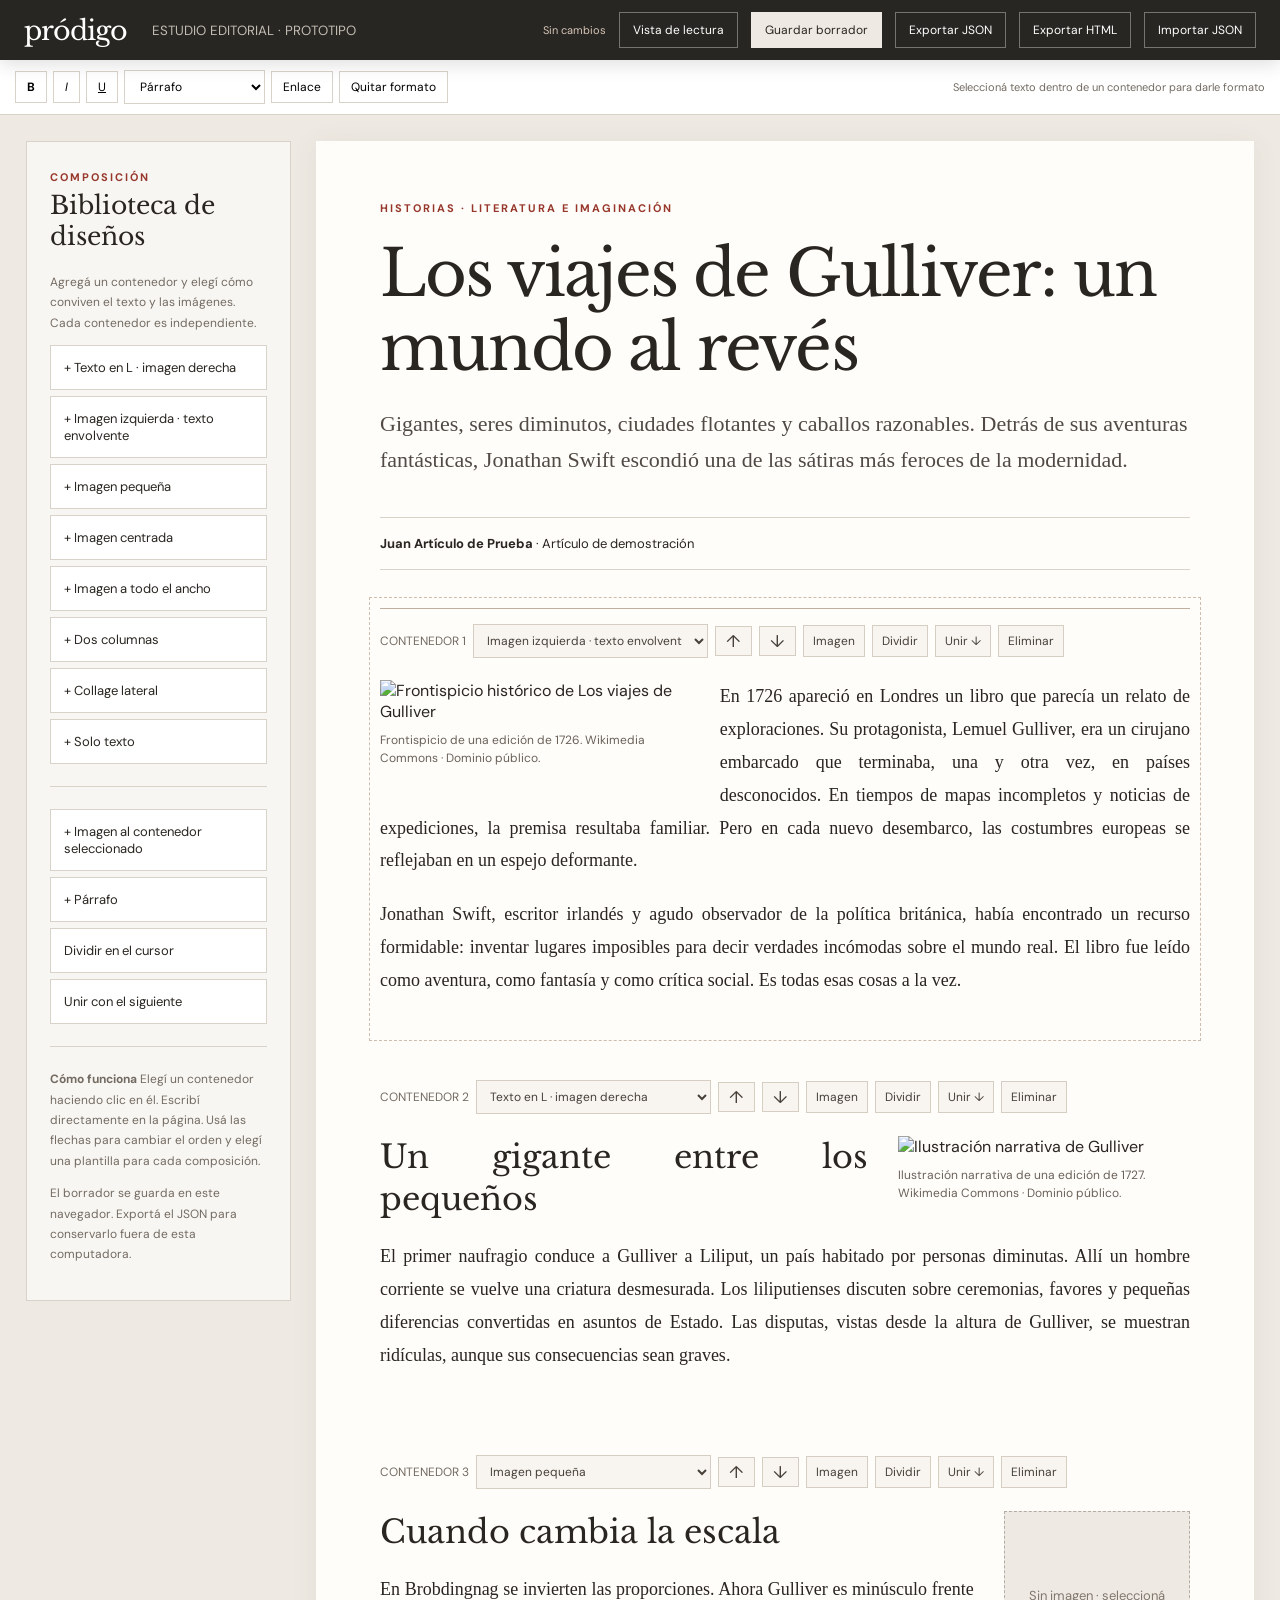
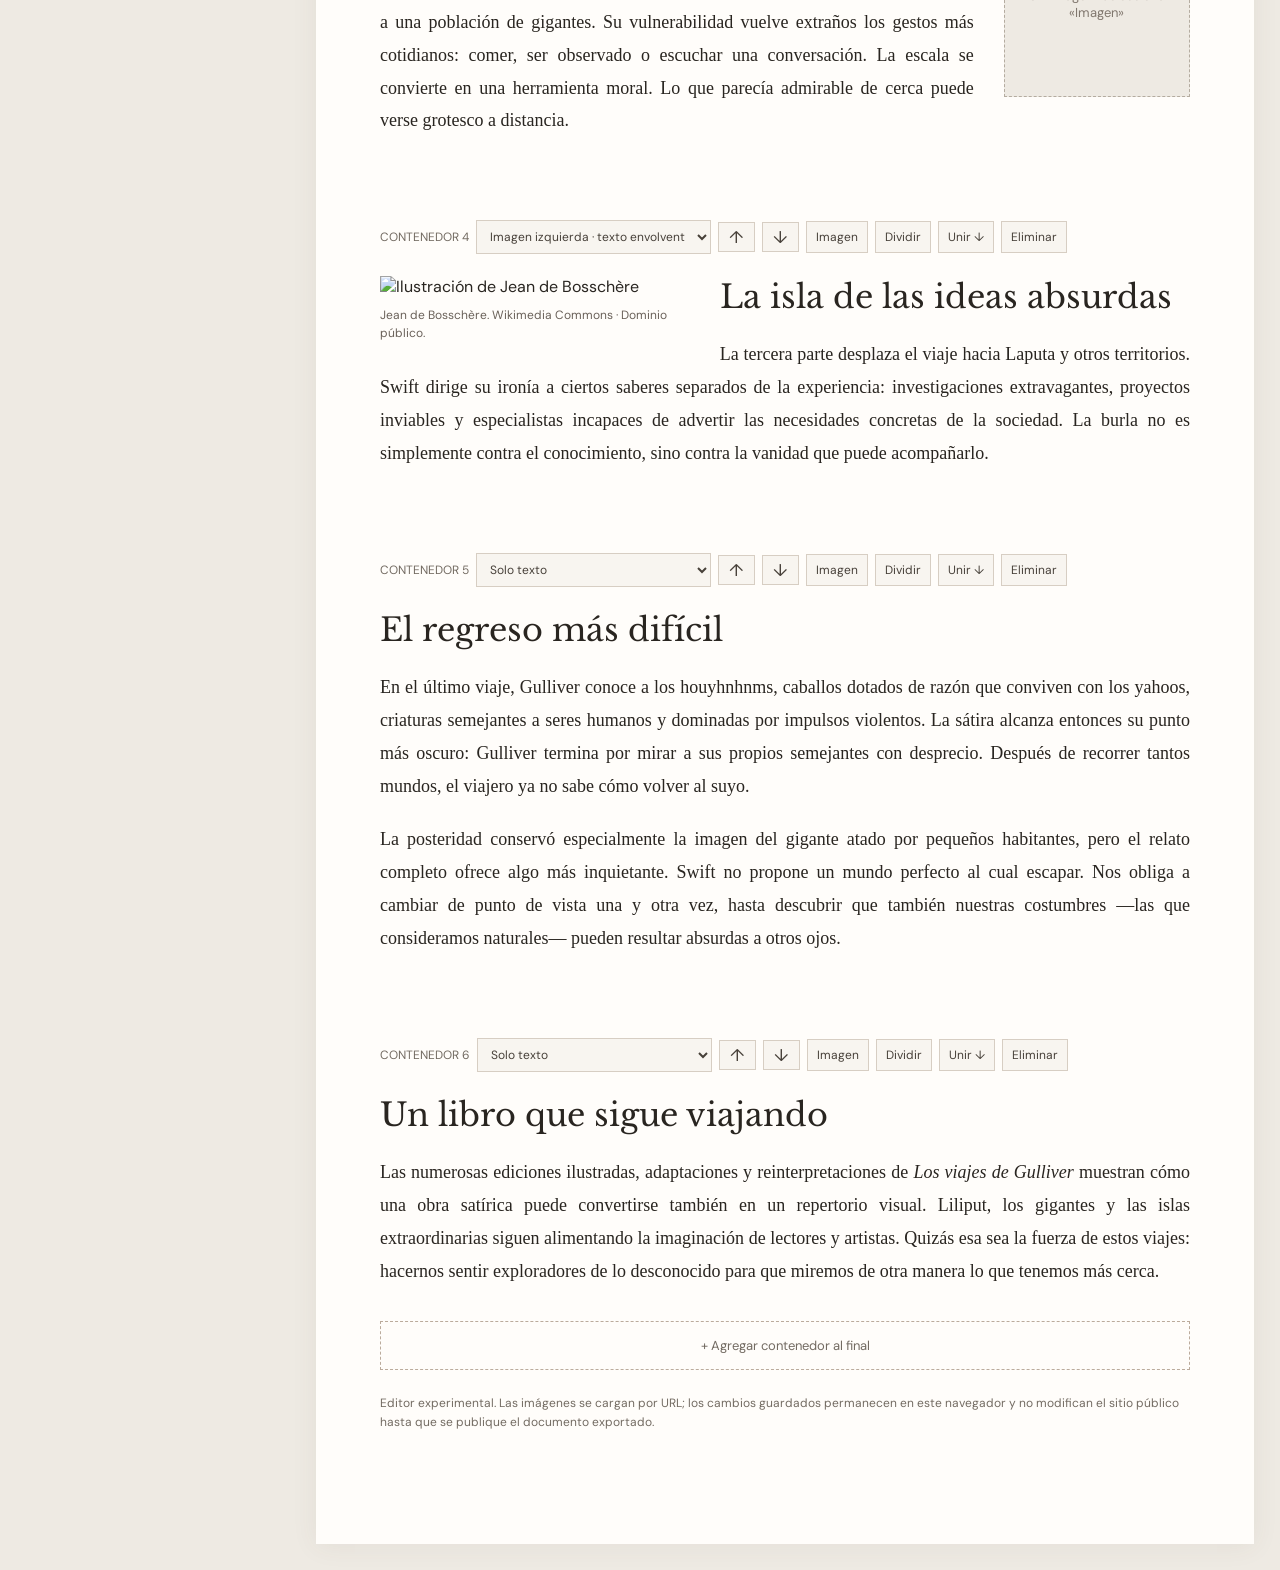
==== editor/index.html @ 2ef068a0 "Add editorial article editor with independent collage containers, rich text and export" ====
<!doctype html><html lang="es"><head><meta charset="utf-8"><meta name="viewport" content="width=device-width,initial-scale=1"><title>Estudio editorial · Pródigo</title><link href="https://fonts.googleapis.com/css2?family=DM+Sans:wght@400;500;600;700&family=Libre+Baskerville:ital,wght@0,400;0,700;1,400&display=swap" rel="stylesheet"><style>
:root{--bg:#eeeae3;--paper:#fffdfa;--ink:#292520;--accent:#97372b;--line:#d9d2c9;--muted:#736b62}*{box-sizing:border-box}body{margin:0;background:var(--bg);color:var(--ink);font-family:'DM Sans',sans-serif}button,input,select,textarea{font:inherit}button{cursor:pointer}a{color:inherit}.bar{background:#272622;color:#fff;display:flex;align-items:center;gap:13px;flex-wrap:wrap;padding:12px 24px;position:sticky;top:0;z-index:30;box-shadow:0 4px 18px #0002}.logo{font:27px 'Libre Baskerville',serif;text-decoration:none;letter-spacing:-1px;margin-right:12px}.bar small{color:#c2bbb2}.grow{flex:1}.bar button,.bar label{border:1px solid #77736e;background:transparent;color:white;padding:9px 13px;font-size:12px}.bar button:hover{background:#53504a}.bar .primary{background:#eeeae3;color:#292520;border-color:#eeeae3}.workspace{max-width:1530px;margin:0 auto;display:grid;grid-template-columns:265px minmax(0,1fr);gap:25px;padding:26px}.side{align-self:start;position:sticky;top:89px;background:#f8f6f2;border:1px solid var(--line);padding:23px}.side h2{font:25px 'Libre Baskerville',serif;margin:4px 0 20px}.side p{font-size:12px;line-height:1.7;color:var(--muted)}.side button{display:block;width:100%;text-align:left;padding:13px;background:white;border:1px solid var(--line);margin:6px 0;color:var(--ink);font-size:13px}.side button:hover{border-color:var(--accent)}.side .divider{margin:22px 0;border-top:1px solid var(--line)}.canvas{background:var(--paper);padding:55px clamp(25px,5vw,85px) 100px;box-shadow:0 2px 25px #5b4d3612;min-height:100vh}.kicker{font-size:11px;letter-spacing:2px;text-transform:uppercase;color:var(--accent);font-weight:700}.headline{font:clamp(42px,5vw,74px)/1.15 'Libre Baskerville',serif;letter-spacing:-1.8px;outline-color:var(--accent);margin:20px 0}.deck{font:22px/1.65 Georgia,serif;color:#514a44;max-width:900px;outline-color:var(--accent)}.author{border-block:1px solid var(--line);font-size:13px;padding:17px 0;margin:38px 0}.composer{display:flex;flex-direction:column;gap:34px}.block{position:relative;padding:15px 0 12px;border-top:1px solid transparent;min-height:160px}.block:hover,.block.selected{border-top-color:#beafa0}.block.selected{outline:1px dashed #cebdad;outline-offset:10px}.block-head{display:flex;align-items:center;flex-wrap:wrap;gap:7px;margin:0 0 22px;font-size:12px;color:var(--muted)}.block-head select,.block-head button{background:#f8f5f0;border:1px solid #d7cec3;padding:7px 9px;color:#474039;font:12px 'DM Sans',sans-serif}.block-head select{max-width:235px}.block-head button:hover{background:#e9e1d8}.block-head .danger:hover{color:#a52c27}.block-body{display:flow-root;min-height:80px}.text{font:18px/1.83 Georgia,serif;text-align:justify;hyphens:auto;outline-offset:5px;min-height:40px}.text p{margin:0 0 1.15em}.text h2{font:32px/1.32 'Libre Baskerville',serif;margin:0 0 20px}.text h3{font:24px/1.4 'Libre Baskerville',serif;margin:20px 0 12px}.text:focus{outline:1px dotted #ac887e}.picture{width:36%;float:right;margin:0 0 22px 30px}.picture img{width:100%;display:block;object-fit:contain;max-height:470px}.caption{width:100%;font:12px/1.5 'DM Sans',sans-serif;color:#6a6159;margin-top:9px;outline-offset:3px}.picture button{display:none;position:absolute;right:0;top:0}.picture{position:relative}.block.selected .picture button{display:block}.layout-left .picture{float:left;margin:0 32px 20px 0;width:38%}.layout-small .picture{width:23%;float:right}.layout-centered .picture{float:none;width:57%;margin:15px auto 25px}.layout-full .picture{float:none;width:100%;margin:8px 0 27px}.layout-full .picture img{max-height:620px}.layout-columns .block-body{display:grid;grid-template-columns:1fr 1fr;align-items:start;gap:37px}.layout-columns .picture{float:none;width:100%;margin:0;grid-column:2;grid-row:1}.layout-columns .text{grid-column:1;grid-row:1}.layout-mosaic .block-body{display:grid;grid-template-columns:1fr 1fr;gap:30px}.layout-mosaic .picture{float:none;width:100%;margin:0;grid-column:1}.layout-mosaic .text{grid-column:2}.layout-mosaic .picture img{max-height:350px}.layout-text .picture{display:none}.block-head .move{font-size:17px;padding:3px 10px}.add-zone{width:100%;border:1px dashed #bbab9c;padding:15px;background:transparent;color:var(--muted);font-size:13px}.add-zone:hover{background:#f3ede6}.text-tools{display:flex;align-items:center;gap:6px;flex-wrap:wrap;padding:10px 15px;background:#fff;border-bottom:1px solid var(--line);position:sticky;top:58px;z-index:20}.text-tools button,.text-tools select{border:1px solid var(--line);background:white;padding:7px 11px;font-size:12px}.text-tools .hint{font-size:11px;color:var(--muted);margin-left:auto}.view-mode .block-head,.view-mode .add-zone,.view-mode .side,.view-mode .text-tools{display:none}.view-mode .workspace{display:block;max-width:1350px}.view-mode .block{border:0;outline:0;padding:0;margin:0 0 33px}.view-mode .canvas{box-shadow:none}.view-mode .text{outline:0}.view-mode [contenteditable]{outline:none}.status{font-size:11px;color:#d8c5b7}.notices{font-size:12px;color:var(--muted);line-height:1.6;margin-top:24px}.figure-empty{font:13px 'DM Sans',sans-serif;color:#80776e;border:1px dashed #b4aca0;background:#eeeae3;text-align:center;padding:75px 8px}.fileinput{display:none}.sr{position:absolute;left:-10000px}@media(max-width:1050px){.workspace{grid-template-columns:1fr}.side{position:static}.side .options{display:grid;grid-template-columns:repeat(3,1fr);gap:6px}.side .options button{margin:0}.canvas{padding:40px 35px}.text-tools{top:95px}}@media(max-width:650px){.bar{padding:12px;gap:8px}.bar small{display:none}.workspace{padding:0;gap:0}.side{padding:17px;border:0}.side .options{grid-template-columns:repeat(2,1fr)}.canvas{padding:28px 21px 65px}.text-tools{top:96px}.block-body,.layout-columns .block-body,.layout-mosaic .block-body{display:flex;flex-direction:column}.picture,.layout-left .picture,.layout-small .picture,.layout-centered .picture,.layout-full .picture,.layout-columns .picture,.layout-mosaic .picture{float:none;width:100%;max-width:100%;margin:12px 0 20px;order:1;grid-column:auto;grid-row:auto}.text,.layout-columns .text,.layout-mosaic .text{order:0;grid-column:auto;grid-row:auto;font-size:17px;text-align:left;hyphens:none}.headline{font-size:43px}.deck{font-size:18px}.block-head{gap:5px}.block-head button{padding:7px}.block-head select{max-width:170px}.text-tools .hint{display:none}}
</style></head><body><div class="bar"><a class="logo" href="../index.html">pródigo</a><small>ESTUDIO EDITORIAL · PROTOTIPO</small><span class="grow"></span><span class="status" id="status">Sin cambios</span><button id="preview">Vista de lectura</button><button id="save" class="primary">Guardar borrador</button><button id="exportJson">Exportar JSON</button><button id="exportHtml">Exportar HTML</button><label>Importar JSON<input class="fileinput" type="file" accept=".json,application/json" id="importFile"></label></div><div class="text-tools" id="textTools"><button data-cmd="bold" title="Negrita"><b>B</b></button><button data-cmd="italic" title="Cursiva"><i>I</i></button><button data-cmd="underline"><u>U</u></button><select id="format"><option value="p">Párrafo</option><option value="h2">Título de sección</option><option value="h3">Subtítulo</option><option value="blockquote">Cita</option></select><button id="link">Enlace</button><button id="clearFormat">Quitar formato</button><span class="hint">Seleccioná texto dentro de un contenedor para darle formato</span></div><div class="workspace"><aside class="side"><span class="kicker">Composición</span><h2>Biblioteca de diseños</h2><p>Agregá un contenedor y elegí cómo conviven el texto y las imágenes. Cada contenedor es independiente.</p><div class="options" id="templates"></div><div class="divider"></div><button id="addImage">+ Imagen al contenedor seleccionado</button><button id="addParagraph">+ Párrafo</button><button id="split">Dividir en el cursor</button><button id="merge">Unir con el siguiente</button><div class="divider"></div><p><strong>Cómo funciona</strong> Elegí un contenedor haciendo clic en él. Escribí directamente en la página. Usá las flechas para cambiar el orden y elegí una plantilla para cada composición.</p><p>El borrador se guarda en este navegador. Exportá el JSON para conservarlo fuera de esta computadora.</p></aside><main class="canvas"><span class="kicker">Historias · Literatura e imaginación</span><h1 class="headline" contenteditable="true" id="title">Los viajes de Gulliver: un mundo al revés</h1><p class="deck" contenteditable="true" id="deck">Gigantes, seres diminutos, ciudades flotantes y caballos razonables. Detrás de sus aventuras fantásticas, Jonathan Swift escondió una de las sátiras más feroces de la modernidad.</p><div class="author"><strong contenteditable="true" id="author">Juan Artículo de Prueba</strong> · Artículo de demostración</div><div id="composer" class="composer"></div><button id="addEnd" class="add-zone">+ Agregar contenedor al final</button><p class="notices">Editor experimental. Las imágenes se cargan por URL; los cambios guardados permanecen en este navegador y no modifican el sitio público hasta que se publique el documento exportado.</p></main></div>
<script>
const layouts=[['right','Texto en L · imagen derecha'],['left','Imagen izquierda · texto envolvente'],['small','Imagen pequeña'],['centered','Imagen centrada'],['full','Imagen a todo el ancho'],['columns','Dos columnas'],['mosaic','Collage lateral'],['text','Solo texto']];
const commons='https://commons.wikimedia.org/wiki/Special:FilePath/';
const demo=[
{layout:'left',text:'<p>En 1726 apareció en Londres un libro que parecía un relato de exploraciones. Su protagonista, Lemuel Gulliver, era un cirujano embarcado que terminaba, una y otra vez, en países desconocidos. En tiempos de mapas incompletos y noticias de expediciones, la premisa resultaba familiar. Pero en cada nuevo desembarco, las costumbres europeas se reflejaban en un espejo deformante.</p><p>Jonathan Swift, escritor irlandés y agudo observador de la política británica, había encontrado un recurso formidable: inventar lugares imposibles para decir verdades incómodas sobre el mundo real. El libro fue leído como aventura, como fantasía y como crítica social. Es todas esas cosas a la vez.</p>',img:commons+'Gulliver%20alternate%20frontispice.jpg?width=900',alt:'Frontispicio histórico de Los viajes de Gulliver',caption:'Frontispicio de una edición de 1726. Wikimedia Commons · Dominio público.'},
{layout:'right',text:'<h2>Un gigante entre los pequeños</h2><p>El primer naufragio conduce a Gulliver a Liliput, un país habitado por personas diminutas. Allí un hombre corriente se vuelve una criatura desmesurada. Los liliputienses discuten sobre ceremonias, favores y pequeñas diferencias convertidas en asuntos de Estado. Las disputas, vistas desde la altura de Gulliver, se muestran ridículas, aunque sus consecuencias sean graves.</p>',img:commons+"First%20narrative%20illustration%20to%20Gulliver's%20Travels.jpg?width=900",alt:'Ilustración narrativa de Gulliver',caption:'Ilustración narrativa de una edición de 1727. Wikimedia Commons · Dominio público.'},
{layout:'small',text:'<h2>Cuando cambia la escala</h2><p>En Brobdingnag se invierten las proporciones. Ahora Gulliver es minúsculo frente a una población de gigantes. Su vulnerabilidad vuelve extraños los gestos más cotidianos: comer, ser observado o escuchar una conversación. La escala se convierte en una herramienta moral. Lo que parecía admirable de cerca puede verse grotesco a distancia.</p>',img:'',caption:''},
{layout:'left',text:'<h2>La isla de las ideas absurdas</h2><p>La tercera parte desplaza el viaje hacia Laputa y otros territorios. Swift dirige su ironía a ciertos saberes separados de la experiencia: investigaciones extravagantes, proyectos inviables y especialistas incapaces de advertir las necesidades concretas de la sociedad. La burla no es simplemente contra el conocimiento, sino contra la vanidad que puede acompañarlo.</p>',img:commons+"Gulliver's%20Travels%20into%20Lilliput%20and%20Brobdingnag%2018.jpg?width=900",alt:'Ilustración de Jean de Bosschère',caption:'Jean de Bosschère. Wikimedia Commons · Dominio público.'},
{layout:'text',text:'<h2>El regreso más difícil</h2><p>En el último viaje, Gulliver conoce a los houyhnhnms, caballos dotados de razón que conviven con los yahoos, criaturas semejantes a seres humanos y dominadas por impulsos violentos. La sátira alcanza entonces su punto más oscuro: Gulliver termina por mirar a sus propios semejantes con desprecio. Después de recorrer tantos mundos, el viajero ya no sabe cómo volver al suyo.</p><p>La posteridad conservó especialmente la imagen del gigante atado por pequeños habitantes, pero el relato completo ofrece algo más inquietante. Swift no propone un mundo perfecto al cual escapar. Nos obliga a cambiar de punto de vista una y otra vez, hasta descubrir que también nuestras costumbres —las que consideramos naturales— pueden resultar absurdas a otros ojos.</p>',img:'',caption:''},
{layout:'text',text:'<h2>Un libro que sigue viajando</h2><p>Las numerosas ediciones ilustradas, adaptaciones y reinterpretaciones de <em>Los viajes de Gulliver</em> muestran cómo una obra satírica puede convertirse también en un repertorio visual. Liliput, los gigantes y las islas extraordinarias siguen alimentando la imaginación de lectores y artistas. Quizás esa sea la fuerza de estos viajes: hacernos sentir exploradores de lo desconocido para que miremos de otra manera lo que tenemos más cerca.</p>',img:'',caption:''}
];
let blocks=structuredClone(demo),selected=0,reading=false,dirty=false;
const $=id=>document.getElementById(id),composer=$('composer');
function mark(){dirty=true;$('status').textContent='Cambios sin guardar'}
function safeURL(u){try{const v=new URL(u);return ['https:','http:'].includes(v.protocol)?v.href:''}catch{return ''}}
function escapeHTML(s){return String(s||'').replace(/[&<>"']/g,c=>({'&':'&amp;','<':'&lt;','>':'&gt;','"':'&quot;',"'":'&#39;'}[c]))}
function cleanText(html){const t=document.createElement('template');t.innerHTML=html;for(const el of [...t.content.querySelectorAll('script,style,iframe,object,embed,form,input,button,svg')])el.remove();for(const el of t.content.querySelectorAll('*')){for(const a of [...el.attributes])if(a.name.startsWith('on')||a.name==='style'||a.name==='contenteditable'||(a.name==='href'&&!safeURL(a.value)&&!a.value.startsWith('#')))el.removeAttribute(a.name)}return t.innerHTML}
function snapshot(){document.querySelectorAll('.block').forEach((el,i)=>{if(!blocks[i])return;blocks[i].text=cleanText(el.querySelector('.text').innerHTML);blocks[i].caption=el.querySelector('.caption')?.textContent||''});return {version:1,title:$('title').textContent,deck:$('deck').textContent,author:$('author').textContent,blocks:structuredClone(blocks)}}
function load(data){if(!data||!Array.isArray(data.blocks)||data.blocks.length>200)throw Error('Archivo inválido');blocks=data.blocks.map(b=>({layout:layouts.some(x=>x[0]===b.layout)?b.layout:'right',text:cleanText(String(b.text||'<p></p>')),img:safeURL(b.img||''),alt:String(b.alt||''),caption:String(b.caption||'')}));$('title').textContent=String(data.title||'Sin título');$('deck').textContent=String(data.deck||'');$('author').textContent=String(data.author||'');selected=0;render();dirty=false;$('status').textContent='Documento cargado'}
function render(){composer.innerHTML='';blocks.forEach((b,i)=>{const el=document.createElement('section');el.className='block layout-'+b.layout+(i===selected?' selected':'');el.dataset.index=i;const opts=layouts.map(([k,v])=>'<option value="'+k+'" '+(b.layout===k?'selected':'')+'>'+v+'</option>').join('');el.innerHTML='<div class="block-head"><span>CONTENEDOR '+(i+1)+'</span><select aria-label="Plantilla">'+opts+'</select><button data-action="up" class="move" title="Subir">↑</button><button data-action="down" class="move" title="Bajar">↓</button><button data-action="image" title="Agregar o cambiar imagen">Imagen</button><button data-action="split" title="Dividir contenedor">Dividir</button><button data-action="merge" title="Fusionar con el siguiente">Unir ↓</button><button data-action="delete" class="danger" title="Eliminar contenedor">Eliminar</button></div><div class="block-body"><figure class="picture">'+(b.img?'<img src="'+escapeHTML(b.img)+'" alt="'+escapeHTML(b.alt)+'">':'<div class="figure-empty">Sin imagen · seleccioná «Imagen»</div>')+'<figcaption class="caption" contenteditable="true" spellcheck="true">'+escapeHTML(b.caption)+'</figcaption></figure><div class="text" contenteditable="true" spellcheck="true">'+cleanText(b.text)+'</div></div>';composer.append(el);el.querySelector('select').onchange=e=>{snapshot();blocks[i].layout=e.target.value;mark();render()};el.querySelectorAll('[data-action]').forEach(btn=>btn.onclick=()=>action(btn.dataset.action,i));el.addEventListener('focusin',()=>select(i));el.addEventListener('click',()=>select(i));el.querySelectorAll('[contenteditable]').forEach(area=>area.addEventListener('input',mark))});}
function select(i){selected=i;document.querySelectorAll('.block').forEach((el,n)=>el.classList.toggle('selected',n===i))}
function add(layout='right',at=blocks.length){snapshot();blocks.splice(at,0,{layout,text:'<p>Escribí aquí...</p>',img:'',alt:'',caption:''});selected=at;render();mark();composer.children[at]?.querySelector('.text').focus()}
function imageEdit(i){snapshot();const url=prompt('URL pública de la imagen (https://...)',blocks[i].img||'');if(url===null)return;if(url.trim()&&!safeURL(url)){alert('La URL debe comenzar con https:// o http://');return}blocks[i].img=safeURL(url.trim());if(blocks[i].img){blocks[i].alt=prompt('Descripción de la imagen (accesibilidad)',blocks[i].alt||'')||'';blocks[i].caption=prompt('Epígrafe',blocks[i].caption||'')||'';if(blocks[i].layout==='text')blocks[i].layout='right'}render();mark()}
function split(i){snapshot();const text=blocks[i].text;const temp=document.createElement('div');temp.innerHTML=text;const els=[...temp.children];if(els.length<2){blocks.splice(i+1,0,{layout:'right',text:'<p>Continuación del texto...</p>',img:'',alt:'',caption:''})}else{const mid=Math.ceil(els.length/2);blocks[i].text=els.slice(0,mid).map(x=>x.outerHTML).join('');blocks.splice(i+1,0,{layout:'text',text:els.slice(mid).map(x=>x.outerHTML).join(''),img:'',alt:'',caption:''})}selected=i+1;render();mark()}
function action(a,i){if(a==='image')return imageEdit(i);if(a==='split')return split(i);snapshot();if(a==='up'&&i>0){[blocks[i-1],blocks[i]]=[blocks[i],blocks[i-1]];selected=i-1}else if(a==='down'&&i<blocks.length-1){[blocks[i],blocks[i+1]]=[blocks[i+1],blocks[i]];selected=i+1}else if(a==='merge'&&i<blocks.length-1){blocks[i].text+='\n'+blocks[i+1].text;if(!blocks[i].img&&blocks[i+1].img){blocks[i].img=blocks[i+1].img;blocks[i].caption=blocks[i+1].caption;blocks[i].alt=blocks[i+1].alt}blocks.splice(i+1,1);selected=i}else if(a==='delete'){if(!confirm('¿Eliminar este contenedor y su contenido?'))return;blocks.splice(i,1);selected=Math.max(0,i-1)}render();mark()}
$('templates').innerHTML=layouts.map(([k,v])=>'<button data-layout="'+k+'">+ '+v+'</button>').join('');$('templates').querySelectorAll('button').forEach(b=>b.onclick=()=>add(b.dataset.layout,selected+1));
$('addEnd').onclick=()=>add();$('addParagraph').onclick=()=>{const t=composer.children[selected]?.querySelector('.text');if(t){t.insertAdjacentHTML('beforeend','<p>Nuevo párrafo...</p>');mark();t.focus()}};$('addImage').onclick=()=>imageEdit(selected);$('split').onclick=()=>split(selected);$('merge').onclick=()=>action('merge',selected);
document.querySelectorAll('[data-cmd]').forEach(btn=>btn.onmousedown=e=>e.preventDefault());document.querySelectorAll('[data-cmd]').forEach(btn=>btn.onclick=()=>{document.execCommand(btn.dataset.cmd,false,null);mark()});$('format').onchange=e=>{document.execCommand('formatBlock',false,e.target.value);mark()};$('link').onclick=()=>{const u=prompt('URL del enlace');if(u&&safeURL(u)){document.execCommand('createLink',false,u);mark()}};$('clearFormat').onclick=()=>{document.execCommand('removeFormat');mark()};
$('title').addEventListener('input',mark);$('deck').addEventListener('input',mark);$('author').addEventListener('input',mark);
$('save').onclick=()=>{try{localStorage.setItem('prodigo-editor-gulliver-v1',JSON.stringify(snapshot()));dirty=false;$('status').textContent='Borrador guardado ✓'}catch(e){alert('No se pudo guardar: '+e.message)}};
function download(name,content,type){const blob=new Blob([content],{type});const url=URL.createObjectURL(blob),a=document.createElement('a');a.href=url;a.download=name;a.click();setTimeout(()=>URL.revokeObjectURL(url),3000)}
$('exportJson').onclick=()=>download('prodigo-gulliver.json',JSON.stringify(snapshot(),null,2),'application/json');
$('importFile').onchange=async e=>{const f=e.target.files[0];if(!f)return;try{load(JSON.parse(await f.text()))}catch(error){alert('No se pudo importar: '+error.message)}e.target.value=''};
$('preview').onclick=()=>{snapshot();reading=!reading;document.body.classList.toggle('view-mode',reading);$('preview').textContent=reading?'Volver al editor':'Vista de lectura';document.querySelectorAll('[contenteditable]').forEach(el=>el.setAttribute('contenteditable',reading?'false':'true'))};
$('exportHtml').onclick=()=>{const d=snapshot();const style=[...document.querySelectorAll('style')][0].textContent;const sections=d.blocks.map(b=>'<section class="block layout-'+b.layout+'"><div class="block-body"><figure class="picture">'+(b.img?'<img src="'+escapeHTML(b.img)+'" alt="'+escapeHTML(b.alt)+'">':'')+'<figcaption class="caption">'+escapeHTML(b.caption)+'</figcaption></figure><div class="text">'+b.text+'</div></div></section>').join('');const html='<!doctype html><html lang="es"><head><meta charset="utf-8"><meta name="viewport" content="width=device-width,initial-scale=1"><title>'+escapeHTML(d.title)+' — Pródigo</title><style>'+style+'.workspace{display:block;max-width:1200px}.bar,.side,.text-tools,.block-head,.add-zone,.notices{display:none!important}.canvas{box-shadow:none}.block{border:0!important;outline:0!important}.composer{gap:20px}@media(max-width:650px){.workspace{padding:0}}'+'</style></head><body><div class="workspace"><main class="canvas"><span class="kicker">Historias · Pródigo</span><h1 class="headline">'+escapeHTML(d.title)+'</h1><p class="deck">'+escapeHTML(d.deck)+'</p><div class="author">'+escapeHTML(d.author)+'</div><div class="composer">'+sections+'</div></main></div></body></html>';download('gulliver-publicacion.html',html,'text/html')};
try{const saved=localStorage.getItem('prodigo-editor-gulliver-v1');if(saved)load(JSON.parse(saved));else render()}catch(e){render()}
window.addEventListener('beforeunload',e=>{if(dirty){e.preventDefault();e.returnValue=''}});
</script></body></html>
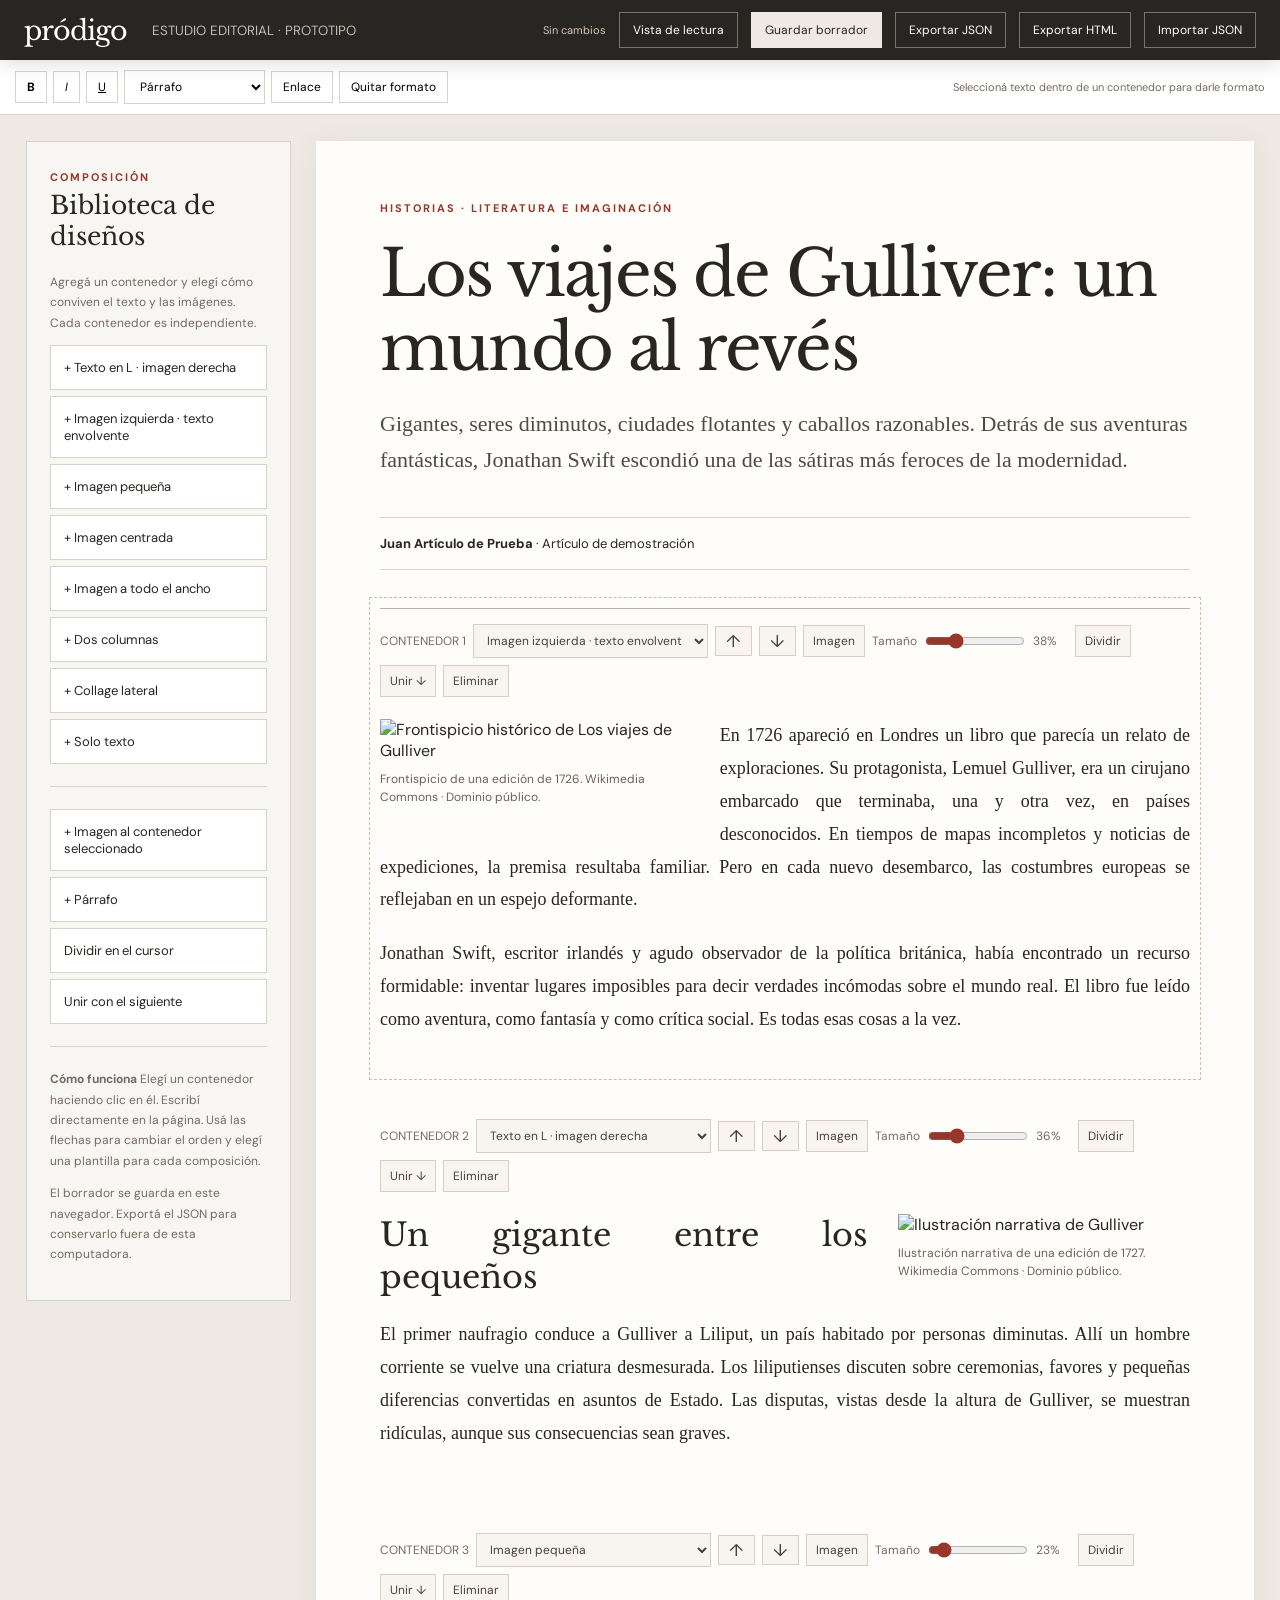
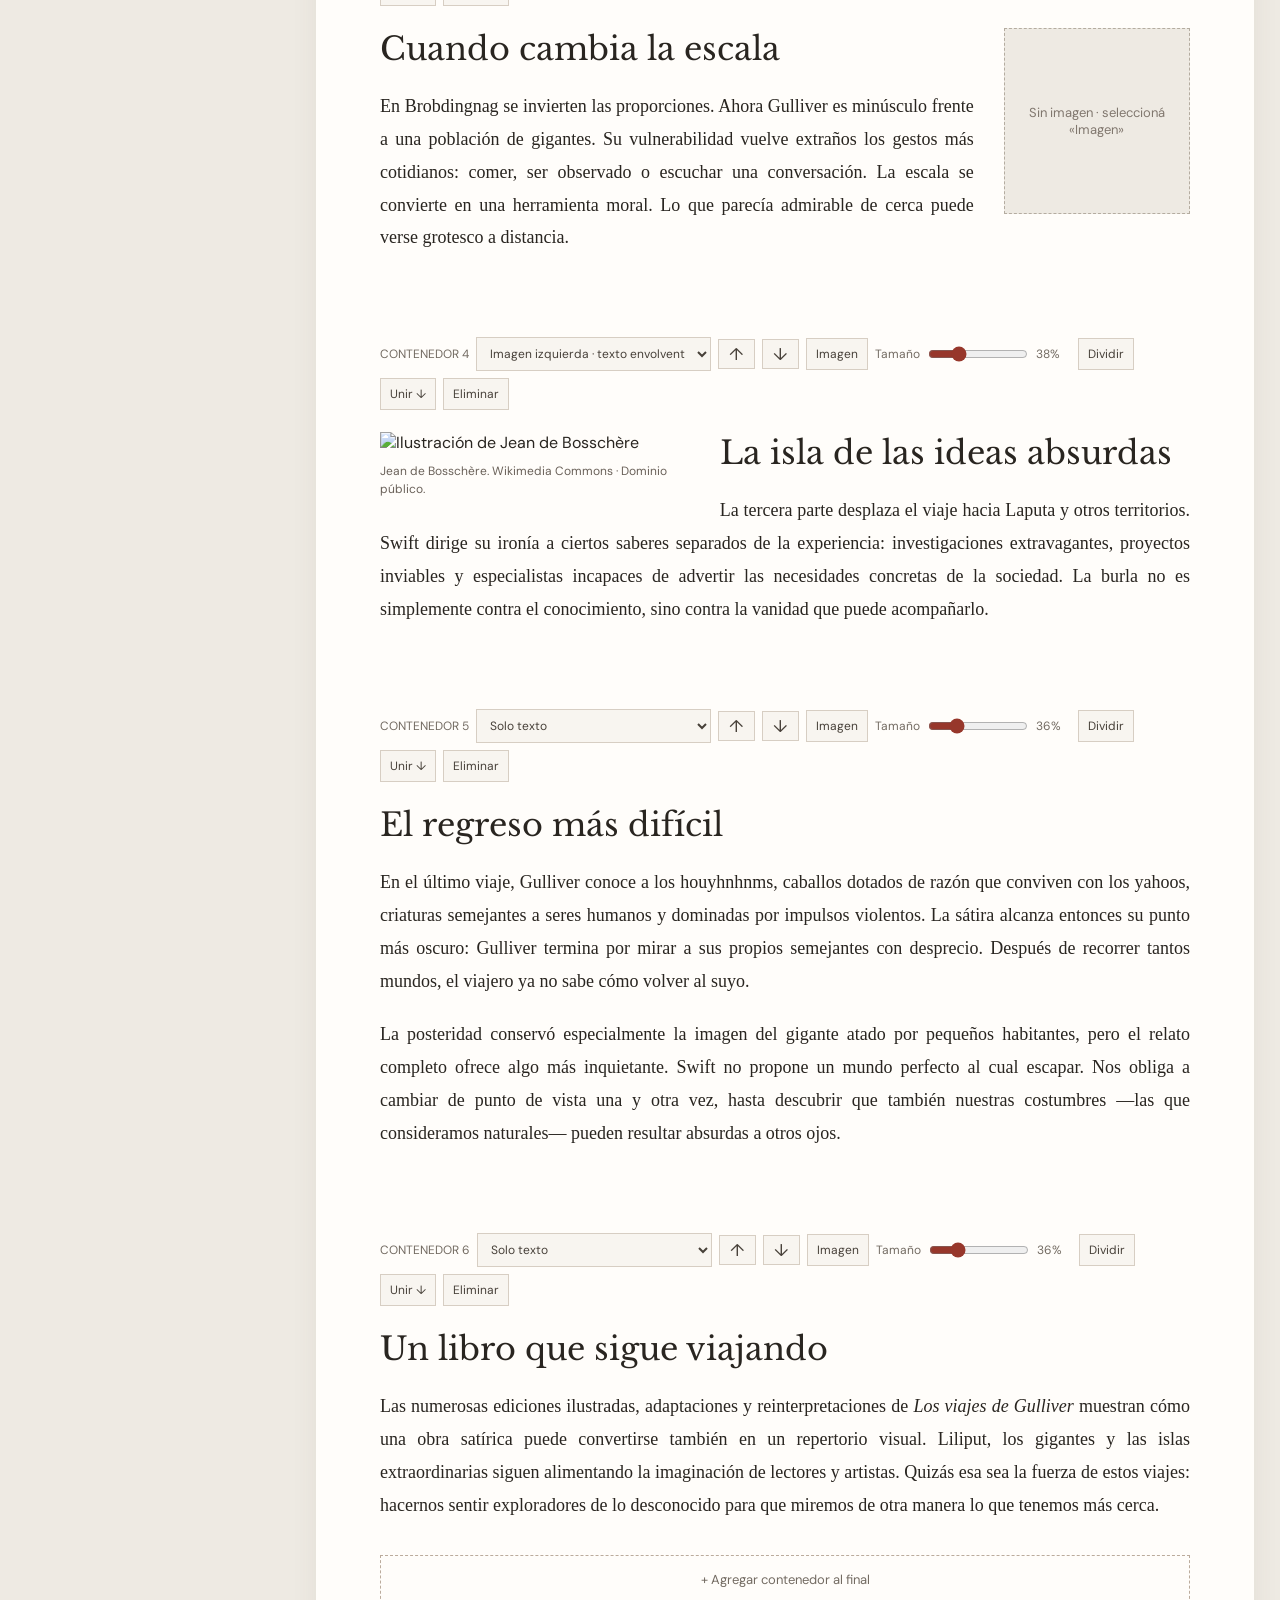
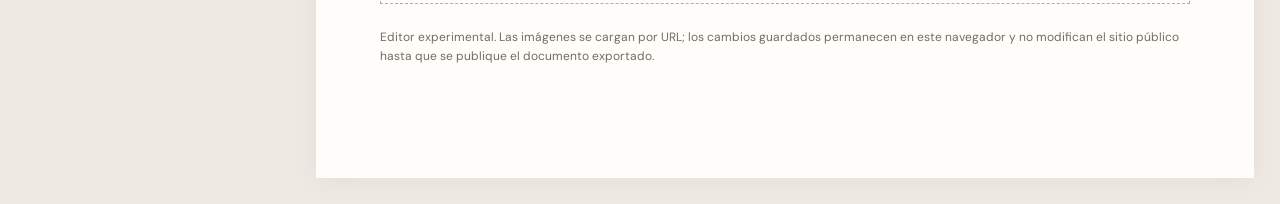
==== commit 456eb27e: "Add adjustable image width for each editorial container" ====
--- a/editor/index.html
+++ b/editor/index.html
@@ -1,6 +1,6 @@
 <!doctype html><html lang="es"><head><meta charset="utf-8"><meta name="viewport" content="width=device-width,initial-scale=1"><title>Estudio editorial · Pródigo</title><link href="https://fonts.googleapis.com/css2?family=DM+Sans:wght@400;500;600;700&family=Libre+Baskerville:ital,wght@0,400;0,700;1,400&display=swap" rel="stylesheet"><style>
 :root{--bg:#eeeae3;--paper:#fffdfa;--ink:#292520;--accent:#97372b;--line:#d9d2c9;--muted:#736b62}*{box-sizing:border-box}body{margin:0;background:var(--bg);color:var(--ink);font-family:'DM Sans',sans-serif}button,input,select,textarea{font:inherit}button{cursor:pointer}a{color:inherit}.bar{background:#272622;color:#fff;display:flex;align-items:center;gap:13px;flex-wrap:wrap;padding:12px 24px;position:sticky;top:0;z-index:30;box-shadow:0 4px 18px #0002}.logo{font:27px 'Libre Baskerville',serif;text-decoration:none;letter-spacing:-1px;margin-right:12px}.bar small{color:#c2bbb2}.grow{flex:1}.bar button,.bar label{border:1px solid #77736e;background:transparent;color:white;padding:9px 13px;font-size:12px}.bar button:hover{background:#53504a}.bar .primary{background:#eeeae3;color:#292520;border-color:#eeeae3}.workspace{max-width:1530px;margin:0 auto;display:grid;grid-template-columns:265px minmax(0,1fr);gap:25px;padding:26px}.side{align-self:start;position:sticky;top:89px;background:#f8f6f2;border:1px solid var(--line);padding:23px}.side h2{font:25px 'Libre Baskerville',serif;margin:4px 0 20px}.side p{font-size:12px;line-height:1.7;color:var(--muted)}.side button{display:block;width:100%;text-align:left;padding:13px;background:white;border:1px solid var(--line);margin:6px 0;color:var(--ink);font-size:13px}.side button:hover{border-color:var(--accent)}.side .divider{margin:22px 0;border-top:1px solid var(--line)}.canvas{background:var(--paper);padding:55px clamp(25px,5vw,85px) 100px;box-shadow:0 2px 25px #5b4d3612;min-height:100vh}.kicker{font-size:11px;letter-spacing:2px;text-transform:uppercase;color:var(--accent);font-weight:700}.headline{font:clamp(42px,5vw,74px)/1.15 'Libre Baskerville',serif;letter-spacing:-1.8px;outline-color:var(--accent);margin:20px 0}.deck{font:22px/1.65 Georgia,serif;color:#514a44;max-width:900px;outline-color:var(--accent)}.author{border-block:1px solid var(--line);font-size:13px;padding:17px 0;margin:38px 0}.composer{display:flex;flex-direction:column;gap:34px}.block{position:relative;padding:15px 0 12px;border-top:1px solid transparent;min-height:160px}.block:hover,.block.selected{border-top-color:#beafa0}.block.selected{outline:1px dashed #cebdad;outline-offset:10px}.block-head{display:flex;align-items:center;flex-wrap:wrap;gap:7px;margin:0 0 22px;font-size:12px;color:var(--muted)}.block-head select,.block-head button{background:#f8f5f0;border:1px solid #d7cec3;padding:7px 9px;color:#474039;font:12px 'DM Sans',sans-serif}.block-head select{max-width:235px}.block-head button:hover{background:#e9e1d8}.block-head .danger:hover{color:#a52c27}.block-body{display:flow-root;min-height:80px}.text{font:18px/1.83 Georgia,serif;text-align:justify;hyphens:auto;outline-offset:5px;min-height:40px}.text p{margin:0 0 1.15em}.text h2{font:32px/1.32 'Libre Baskerville',serif;margin:0 0 20px}.text h3{font:24px/1.4 'Libre Baskerville',serif;margin:20px 0 12px}.text:focus{outline:1px dotted #ac887e}.picture{width:36%;float:right;margin:0 0 22px 30px}.picture img{width:100%;display:block;object-fit:contain;max-height:470px}.caption{width:100%;font:12px/1.5 'DM Sans',sans-serif;color:#6a6159;margin-top:9px;outline-offset:3px}.picture button{display:none;position:absolute;right:0;top:0}.picture{position:relative}.block.selected .picture button{display:block}.layout-left .picture{float:left;margin:0 32px 20px 0;width:38%}.layout-small .picture{width:23%;float:right}.layout-centered .picture{float:none;width:57%;margin:15px auto 25px}.layout-full .picture{float:none;width:100%;margin:8px 0 27px}.layout-full .picture img{max-height:620px}.layout-columns .block-body{display:grid;grid-template-columns:1fr 1fr;align-items:start;gap:37px}.layout-columns .picture{float:none;width:100%;margin:0;grid-column:2;grid-row:1}.layout-columns .text{grid-column:1;grid-row:1}.layout-mosaic .block-body{display:grid;grid-template-columns:1fr 1fr;gap:30px}.layout-mosaic .picture{float:none;width:100%;margin:0;grid-column:1}.layout-mosaic .text{grid-column:2}.layout-mosaic .picture img{max-height:350px}.layout-text .picture{display:none}.block-head .move{font-size:17px;padding:3px 10px}.add-zone{width:100%;border:1px dashed #bbab9c;padding:15px;background:transparent;color:var(--muted);font-size:13px}.add-zone:hover{background:#f3ede6}.text-tools{display:flex;align-items:center;gap:6px;flex-wrap:wrap;padding:10px 15px;background:#fff;border-bottom:1px solid var(--line);position:sticky;top:58px;z-index:20}.text-tools button,.text-tools select{border:1px solid var(--line);background:white;padding:7px 11px;font-size:12px}.text-tools .hint{font-size:11px;color:var(--muted);margin-left:auto}.view-mode .block-head,.view-mode .add-zone,.view-mode .side,.view-mode .text-tools{display:none}.view-mode .workspace{display:block;max-width:1350px}.view-mode .block{border:0;outline:0;padding:0;margin:0 0 33px}.view-mode .canvas{box-shadow:none}.view-mode .text{outline:0}.view-mode [contenteditable]{outline:none}.status{font-size:11px;color:#d8c5b7}.notices{font-size:12px;color:var(--muted);line-height:1.6;margin-top:24px}.figure-empty{font:13px 'DM Sans',sans-serif;color:#80776e;border:1px dashed #b4aca0;background:#eeeae3;text-align:center;padding:75px 8px}.fileinput{display:none}.sr{position:absolute;left:-10000px}@media(max-width:1050px){.workspace{grid-template-columns:1fr}.side{position:static}.side .options{display:grid;grid-template-columns:repeat(3,1fr);gap:6px}.side .options button{margin:0}.canvas{padding:40px 35px}.text-tools{top:95px}}@media(max-width:650px){.bar{padding:12px;gap:8px}.bar small{display:none}.workspace{padding:0;gap:0}.side{padding:17px;border:0}.side .options{grid-template-columns:repeat(2,1fr)}.canvas{padding:28px 21px 65px}.text-tools{top:96px}.block-body,.layout-columns .block-body,.layout-mosaic .block-body{display:flex;flex-direction:column}.picture,.layout-left .picture,.layout-small .picture,.layout-centered .picture,.layout-full .picture,.layout-columns .picture,.layout-mosaic .picture{float:none;width:100%;max-width:100%;margin:12px 0 20px;order:1;grid-column:auto;grid-row:auto}.text,.layout-columns .text,.layout-mosaic .text{order:0;grid-column:auto;grid-row:auto;font-size:17px;text-align:left;hyphens:none}.headline{font-size:43px}.deck{font-size:18px}.block-head{gap:5px}.block-head button{padding:7px}.block-head select{max-width:170px}.text-tools .hint{display:none}}
-</style></head><body><div class="bar"><a class="logo" href="../index.html">pródigo</a><small>ESTUDIO EDITORIAL · PROTOTIPO</small><span class="grow"></span><span class="status" id="status">Sin cambios</span><button id="preview">Vista de lectura</button><button id="save" class="primary">Guardar borrador</button><button id="exportJson">Exportar JSON</button><button id="exportHtml">Exportar HTML</button><label>Importar JSON<input class="fileinput" type="file" accept=".json,application/json" id="importFile"></label></div><div class="text-tools" id="textTools"><button data-cmd="bold" title="Negrita"><b>B</b></button><button data-cmd="italic" title="Cursiva"><i>I</i></button><button data-cmd="underline"><u>U</u></button><select id="format"><option value="p">Párrafo</option><option value="h2">Título de sección</option><option value="h3">Subtítulo</option><option value="blockquote">Cita</option></select><button id="link">Enlace</button><button id="clearFormat">Quitar formato</button><span class="hint">Seleccioná texto dentro de un contenedor para darle formato</span></div><div class="workspace"><aside class="side"><span class="kicker">Composición</span><h2>Biblioteca de diseños</h2><p>Agregá un contenedor y elegí cómo conviven el texto y las imágenes. Cada contenedor es independiente.</p><div class="options" id="templates"></div><div class="divider"></div><button id="addImage">+ Imagen al contenedor seleccionado</button><button id="addParagraph">+ Párrafo</button><button id="split">Dividir en el cursor</button><button id="merge">Unir con el siguiente</button><div class="divider"></div><p><strong>Cómo funciona</strong> Elegí un contenedor haciendo clic en él. Escribí directamente en la página. Usá las flechas para cambiar el orden y elegí una plantilla para cada composición.</p><p>El borrador se guarda en este navegador. Exportá el JSON para conservarlo fuera de esta computadora.</p></aside><main class="canvas"><span class="kicker">Historias · Literatura e imaginación</span><h1 class="headline" contenteditable="true" id="title">Los viajes de Gulliver: un mundo al revés</h1><p class="deck" contenteditable="true" id="deck">Gigantes, seres diminutos, ciudades flotantes y caballos razonables. Detrás de sus aventuras fantásticas, Jonathan Swift escondió una de las sátiras más feroces de la modernidad.</p><div class="author"><strong contenteditable="true" id="author">Juan Artículo de Prueba</strong> · Artículo de demostración</div><div id="composer" class="composer"></div><button id="addEnd" class="add-zone">+ Agregar contenedor al final</button><p class="notices">Editor experimental. Las imágenes se cargan por URL; los cambios guardados permanecen en este navegador y no modifican el sitio público hasta que se publique el documento exportado.</p></main></div>
+.block .picture{width:var(--image-width,36%)}.layout-left .picture{width:var(--image-width,38%)}.layout-small .picture{width:var(--image-width,23%)}.layout-centered .picture{width:var(--image-width,57%)}.layout-full .picture{width:var(--image-width,100%)}.layout-columns .picture,.layout-mosaic .picture{width:100%}.image-size{display:inline-flex;align-items:center;gap:6px}.image-size input{width:100px;accent-color:var(--accent)}.image-size output{min-width:35px;font-variant-numeric:tabular-nums}@media(max-width:650px){.block .picture,.layout-left .picture,.layout-small .picture,.layout-centered .picture,.layout-full .picture{width:100%!important}.image-size input{width:80px}}.view-mode .image-size{display:none}</style></head><body><div class="bar"><a class="logo" href="../index.html">pródigo</a><small>ESTUDIO EDITORIAL · PROTOTIPO</small><span class="grow"></span><span class="status" id="status">Sin cambios</span><button id="preview">Vista de lectura</button><button id="save" class="primary">Guardar borrador</button><button id="exportJson">Exportar JSON</button><button id="exportHtml">Exportar HTML</button><label>Importar JSON<input class="fileinput" type="file" accept=".json,application/json" id="importFile"></label></div><div class="text-tools" id="textTools"><button data-cmd="bold" title="Negrita"><b>B</b></button><button data-cmd="italic" title="Cursiva"><i>I</i></button><button data-cmd="underline"><u>U</u></button><select id="format"><option value="p">Párrafo</option><option value="h2">Título de sección</option><option value="h3">Subtítulo</option><option value="blockquote">Cita</option></select><button id="link">Enlace</button><button id="clearFormat">Quitar formato</button><span class="hint">Seleccioná texto dentro de un contenedor para darle formato</span></div><div class="workspace"><aside class="side"><span class="kicker">Composición</span><h2>Biblioteca de diseños</h2><p>Agregá un contenedor y elegí cómo conviven el texto y las imágenes. Cada contenedor es independiente.</p><div class="options" id="templates"></div><div class="divider"></div><button id="addImage">+ Imagen al contenedor seleccionado</button><button id="addParagraph">+ Párrafo</button><button id="split">Dividir en el cursor</button><button id="merge">Unir con el siguiente</button><div class="divider"></div><p><strong>Cómo funciona</strong> Elegí un contenedor haciendo clic en él. Escribí directamente en la página. Usá las flechas para cambiar el orden y elegí una plantilla para cada composición.</p><p>El borrador se guarda en este navegador. Exportá el JSON para conservarlo fuera de esta computadora.</p></aside><main class="canvas"><span class="kicker">Historias · Literatura e imaginación</span><h1 class="headline" contenteditable="true" id="title">Los viajes de Gulliver: un mundo al revés</h1><p class="deck" contenteditable="true" id="deck">Gigantes, seres diminutos, ciudades flotantes y caballos razonables. Detrás de sus aventuras fantásticas, Jonathan Swift escondió una de las sátiras más feroces de la modernidad.</p><div class="author"><strong contenteditable="true" id="author">Juan Artículo de Prueba</strong> · Artículo de demostración</div><div id="composer" class="composer"></div><button id="addEnd" class="add-zone">+ Agregar contenedor al final</button><p class="notices">Editor experimental. Las imágenes se cargan por URL; los cambios guardados permanecen en este navegador y no modifican el sitio público hasta que se publique el documento exportado.</p></main></div>
 <script>
 const layouts=[['right','Texto en L · imagen derecha'],['left','Imagen izquierda · texto envolvente'],['small','Imagen pequeña'],['centered','Imagen centrada'],['full','Imagen a todo el ancho'],['columns','Dos columnas'],['mosaic','Collage lateral'],['text','Solo texto']];
 const commons='https://commons.wikimedia.org/wiki/Special:FilePath/';
@@ -19,12 +19,12 @@
 function escapeHTML(s){return String(s||'').replace(/[&<>"']/g,c=>({'&':'&amp;','<':'&lt;','>':'&gt;','"':'&quot;',"'":'&#39;'}[c]))}
 function cleanText(html){const t=document.createElement('template');t.innerHTML=html;for(const el of [...t.content.querySelectorAll('script,style,iframe,object,embed,form,input,button,svg')])el.remove();for(const el of t.content.querySelectorAll('*')){for(const a of [...el.attributes])if(a.name.startsWith('on')||a.name==='style'||a.name==='contenteditable'||(a.name==='href'&&!safeURL(a.value)&&!a.value.startsWith('#')))el.removeAttribute(a.name)}return t.innerHTML}
 function snapshot(){document.querySelectorAll('.block').forEach((el,i)=>{if(!blocks[i])return;blocks[i].text=cleanText(el.querySelector('.text').innerHTML);blocks[i].caption=el.querySelector('.caption')?.textContent||''});return {version:1,title:$('title').textContent,deck:$('deck').textContent,author:$('author').textContent,blocks:structuredClone(blocks)}}
-function load(data){if(!data||!Array.isArray(data.blocks)||data.blocks.length>200)throw Error('Archivo inválido');blocks=data.blocks.map(b=>({layout:layouts.some(x=>x[0]===b.layout)?b.layout:'right',text:cleanText(String(b.text||'<p></p>')),img:safeURL(b.img||''),alt:String(b.alt||''),caption:String(b.caption||'')}));$('title').textContent=String(data.title||'Sin título');$('deck').textContent=String(data.deck||'');$('author').textContent=String(data.author||'');selected=0;render();dirty=false;$('status').textContent='Documento cargado'}
-function render(){composer.innerHTML='';blocks.forEach((b,i)=>{const el=document.createElement('section');el.className='block layout-'+b.layout+(i===selected?' selected':'');el.dataset.index=i;const opts=layouts.map(([k,v])=>'<option value="'+k+'" '+(b.layout===k?'selected':'')+'>'+v+'</option>').join('');el.innerHTML='<div class="block-head"><span>CONTENEDOR '+(i+1)+'</span><select aria-label="Plantilla">'+opts+'</select><button data-action="up" class="move" title="Subir">↑</button><button data-action="down" class="move" title="Bajar">↓</button><button data-action="image" title="Agregar o cambiar imagen">Imagen</button><button data-action="split" title="Dividir contenedor">Dividir</button><button data-action="merge" title="Fusionar con el siguiente">Unir ↓</button><button data-action="delete" class="danger" title="Eliminar contenedor">Eliminar</button></div><div class="block-body"><figure class="picture">'+(b.img?'<img src="'+escapeHTML(b.img)+'" alt="'+escapeHTML(b.alt)+'">':'<div class="figure-empty">Sin imagen · seleccioná «Imagen»</div>')+'<figcaption class="caption" contenteditable="true" spellcheck="true">'+escapeHTML(b.caption)+'</figcaption></figure><div class="text" contenteditable="true" spellcheck="true">'+cleanText(b.text)+'</div></div>';composer.append(el);el.querySelector('select').onchange=e=>{snapshot();blocks[i].layout=e.target.value;mark();render()};el.querySelectorAll('[data-action]').forEach(btn=>btn.onclick=()=>action(btn.dataset.action,i));el.addEventListener('focusin',()=>select(i));el.addEventListener('click',()=>select(i));el.querySelectorAll('[contenteditable]').forEach(area=>area.addEventListener('input',mark))});}
+function load(data){if(!data||!Array.isArray(data.blocks)||data.blocks.length>200)throw Error('Archivo inválido');blocks=data.blocks.map(b=>({layout:layouts.some(x=>x[0]===b.layout)?b.layout:'right',text:cleanText(String(b.text||'<p></p>')),img:safeURL(b.img||''),alt:String(b.alt||''),caption:String(b.caption||''),width:Math.max(15,Math.min(100,Number(b.width)||({small:23,left:38,centered:57,full:100}[b.layout]||36)))}));$('title').textContent=String(data.title||'Sin título');$('deck').textContent=String(data.deck||'');$('author').textContent=String(data.author||'');selected=0;render();dirty=false;$('status').textContent='Documento cargado'}
+function render(){composer.innerHTML='';blocks.forEach((b,i)=>{const el=document.createElement('section');el.style.setProperty('--image-width',(b.width||({small:23,left:38,centered:57,full:100}[b.layout]||36))+'%');el.className='block layout-'+b.layout+(i===selected?' selected':'');el.dataset.index=i;const opts=layouts.map(([k,v])=>'<option value="'+k+'" '+(b.layout===k?'selected':'')+'>'+v+'</option>').join('');el.innerHTML='<div class="block-head"><span>CONTENEDOR '+(i+1)+'</span><select aria-label="Plantilla">'+opts+'</select><button data-action="up" class="move" title="Subir">↑</button><button data-action="down" class="move" title="Bajar">↓</button><button data-action="image" title="Agregar o cambiar imagen">Imagen</button><label class="image-size" title="Ancho de la imagen">Tamaño <input type="range" min="15" max="100" step="1" value="'+(b.width||({small:23,left:38,centered:57,full:100}[b.layout]||36))+'" aria-label="Ancho de imagen en porcentaje"><output>'+(b.width||({small:23,left:38,centered:57,full:100}[b.layout]||36))+'%</output></label><button data-action="split" title="Dividir contenedor">Dividir</button><button data-action="merge" title="Fusionar con el siguiente">Unir ↓</button><button data-action="delete" class="danger" title="Eliminar contenedor">Eliminar</button></div><div class="block-body"><figure class="picture">'+(b.img?'<img src="'+escapeHTML(b.img)+'" alt="'+escapeHTML(b.alt)+'">':'<div class="figure-empty">Sin imagen · seleccioná «Imagen»</div>')+'<figcaption class="caption" contenteditable="true" spellcheck="true">'+escapeHTML(b.caption)+'</figcaption></figure><div class="text" contenteditable="true" spellcheck="true">'+cleanText(b.text)+'</div></div>';composer.append(el);const size=el.querySelector('.image-size input');size.oninput=e=>{const value=Number(e.target.value);blocks[i].width=value;el.style.setProperty('--image-width',value+'%');el.querySelector('.image-size output').textContent=value+'%';mark()};el.querySelector('select').onchange=e=>{snapshot();blocks[i].layout=e.target.value;mark();render()};el.querySelectorAll('[data-action]').forEach(btn=>btn.onclick=()=>action(btn.dataset.action,i));el.addEventListener('focusin',()=>select(i));el.addEventListener('click',()=>select(i));el.querySelectorAll('[contenteditable]').forEach(area=>area.addEventListener('input',mark))});}
 function select(i){selected=i;document.querySelectorAll('.block').forEach((el,n)=>el.classList.toggle('selected',n===i))}
-function add(layout='right',at=blocks.length){snapshot();blocks.splice(at,0,{layout,text:'<p>Escribí aquí...</p>',img:'',alt:'',caption:''});selected=at;render();mark();composer.children[at]?.querySelector('.text').focus()}
+function add(layout='right',at=blocks.length){snapshot();blocks.splice(at,0,{layout,text:'<p>Escribí aquí...</p>',img:'',alt:'',caption:'',width:({small:23,left:38,centered:57,full:100}[layout]||36)});selected=at;render();mark();composer.children[at]?.querySelector('.text').focus()}
 function imageEdit(i){snapshot();const url=prompt('URL pública de la imagen (https://...)',blocks[i].img||'');if(url===null)return;if(url.trim()&&!safeURL(url)){alert('La URL debe comenzar con https:// o http://');return}blocks[i].img=safeURL(url.trim());if(blocks[i].img){blocks[i].alt=prompt('Descripción de la imagen (accesibilidad)',blocks[i].alt||'')||'';blocks[i].caption=prompt('Epígrafe',blocks[i].caption||'')||'';if(blocks[i].layout==='text')blocks[i].layout='right'}render();mark()}
-function split(i){snapshot();const text=blocks[i].text;const temp=document.createElement('div');temp.innerHTML=text;const els=[...temp.children];if(els.length<2){blocks.splice(i+1,0,{layout:'right',text:'<p>Continuación del texto...</p>',img:'',alt:'',caption:''})}else{const mid=Math.ceil(els.length/2);blocks[i].text=els.slice(0,mid).map(x=>x.outerHTML).join('');blocks.splice(i+1,0,{layout:'text',text:els.slice(mid).map(x=>x.outerHTML).join(''),img:'',alt:'',caption:''})}selected=i+1;render();mark()}
+function split(i){snapshot();const text=blocks[i].text;const temp=document.createElement('div');temp.innerHTML=text;const els=[...temp.children];if(els.length<2){blocks.splice(i+1,0,{layout:'right',text:'<p>Continuación del texto...</p>',img:'',alt:'',caption:'',width:36})}else{const mid=Math.ceil(els.length/2);blocks[i].text=els.slice(0,mid).map(x=>x.outerHTML).join('');blocks.splice(i+1,0,{layout:'text',text:els.slice(mid).map(x=>x.outerHTML).join(''),img:'',alt:'',caption:'',width:36})}selected=i+1;render();mark()}
 function action(a,i){if(a==='image')return imageEdit(i);if(a==='split')return split(i);snapshot();if(a==='up'&&i>0){[blocks[i-1],blocks[i]]=[blocks[i],blocks[i-1]];selected=i-1}else if(a==='down'&&i<blocks.length-1){[blocks[i],blocks[i+1]]=[blocks[i+1],blocks[i]];selected=i+1}else if(a==='merge'&&i<blocks.length-1){blocks[i].text+='\n'+blocks[i+1].text;if(!blocks[i].img&&blocks[i+1].img){blocks[i].img=blocks[i+1].img;blocks[i].caption=blocks[i+1].caption;blocks[i].alt=blocks[i+1].alt}blocks.splice(i+1,1);selected=i}else if(a==='delete'){if(!confirm('¿Eliminar este contenedor y su contenido?'))return;blocks.splice(i,1);selected=Math.max(0,i-1)}render();mark()}
 $('templates').innerHTML=layouts.map(([k,v])=>'<button data-layout="'+k+'">+ '+v+'</button>').join('');$('templates').querySelectorAll('button').forEach(b=>b.onclick=()=>add(b.dataset.layout,selected+1));
 $('addEnd').onclick=()=>add();$('addParagraph').onclick=()=>{const t=composer.children[selected]?.querySelector('.text');if(t){t.insertAdjacentHTML('beforeend','<p>Nuevo párrafo...</p>');mark();t.focus()}};$('addImage').onclick=()=>imageEdit(selected);$('split').onclick=()=>split(selected);$('merge').onclick=()=>action('merge',selected);
